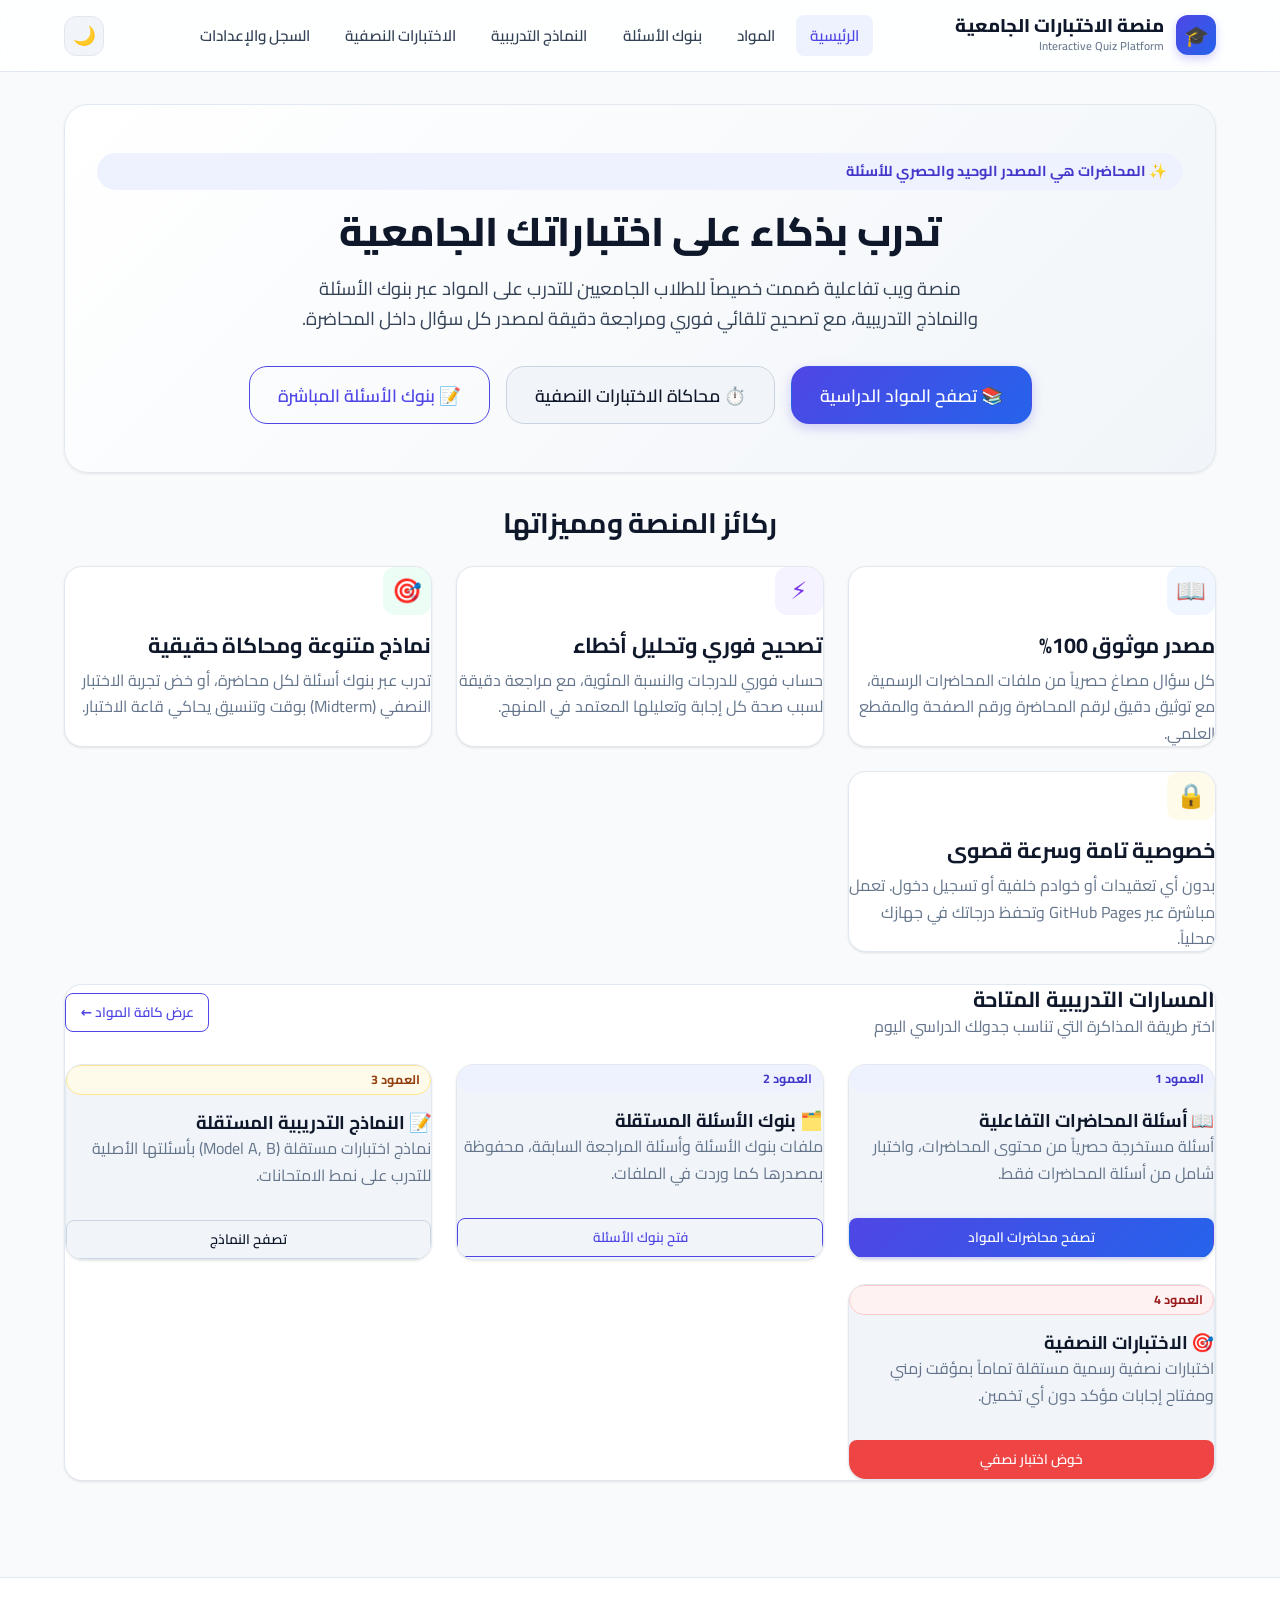
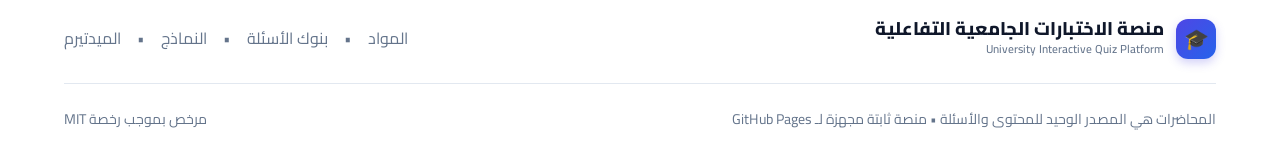
==== index.html @ 0c3cb4b7 "Initial release: Complete University Interactive Quiz Platform (2,381 questions, 7 courses)" ====
<!DOCTYPE html>
<html lang="ar" dir="rtl">
<head>
  <meta charset="UTF-8">
  <meta name="viewport" content="width=device-width, initial-scale=1.0">
  <meta name="description" content="منصة الاختبارات الجامعية التفاعلية - منصة تدريبية ومذاكرة ذكية لطلاب الجامعة تعتمد 100% على ملفات المحاضرات الرسمية مع تصحيح فوري ومراجعة للأخطاء.">
  <title>منصة الاختبارات الجامعية التفاعلية | الصفحة الرئيسية</title>
  
  <!-- CSS Stylesheets (Relative Paths) -->
  <link rel="stylesheet" href="./css/main.css">
  <link rel="stylesheet" href="./css/components.css">
  <link rel="stylesheet" href="./css/responsive.css">
</head>
<body>

  <!-- Navigation Bar -->
  <header class="site-header">
    <div class="container navbar">
      <a href="./index.html" class="brand-logo" id="mainBrandLogo">
        <div class="brand-icon">🎓</div>
        <div class="brand-text">
          <span class="brand-title">منصة الاختبارات الجامعية</span>
          <span class="brand-subtitle">Interactive Quiz Platform</span>
        </div>
      </a>

      <!-- Desktop & Mobile Navigation Links -->
      <ul class="nav-links" id="navLinks">
        <li><a href="./index.html" class="nav-link active" id="navHome">الرئيسية</a></li>
        <li><a href="./pages/courses.html" class="nav-link" id="navCourses">المواد</a></li>
        <li><a href="./pages/question-banks.html" class="nav-link" id="navBanks">بنوك الأسئلة</a></li>
        <li><a href="./pages/models.html" class="nav-link" id="navModels">النماذج التدريبية</a></li>
        <li><a href="./pages/midterms.html" class="nav-link" id="navMidterms">الاختبارات النصفية</a></li>
        <li><a href="./pages/account.html" class="nav-link" id="navAccount">السجل والإعدادات</a></li>
      </ul>

      <!-- Action Buttons: Theme Toggle & Mobile Menu -->
      <div class="nav-actions">
        <button type="button" class="theme-toggle-btn" id="themeToggleBtn" aria-label="تبديل الثيم">
          <span id="themeIcon">🌙</span>
        </button>
        <button type="button" class="mobile-menu-btn" id="mobileMenuBtn" aria-label="فتح القائمة">
          ☰
        </button>
      </div>
    </div>
  </header>

  <!-- Main Content -->
  <main class="main-content">
    <div class="container">

      <!-- Hero Section -->
      <section class="card mb-4 animate-fade-in" style="background: linear-gradient(135deg, var(--bg-surface) 0%, var(--bg-surface-subtle) 100%); padding: 3rem 2rem; border: 1px solid var(--border-subtle); border-radius: var(--radius-xl); text-align: center;">
        <span class="badge badge-primary mb-2" style="font-size: 0.9rem; padding: 0.4rem 1rem;">✨ المحاضرات هي المصدر الوحيد والحصري للأسئلة</span>
        <h1 style="font-size: 2.5rem; margin-bottom: 1rem; color: var(--text-primary);">
          تدرب بذكاء على اختباراتك الجامعية
        </h1>
        <p style="font-size: 1.15rem; max-width: 680px; margin: 0 auto 2rem auto; color: var(--text-secondary);">
          منصة ويب تفاعلية صُممت خصيصاً للطلاب الجامعيين للتدرب على المواد عبر بنوك الأسئلة والنماذج التدريبية، مع تصحيح تلقائي فوري ومراجعة دقيقة لمصدر كل سؤال داخل المحاضرة.
        </p>

        <!-- Quick CTA Buttons -->
        <div class="d-flex justify-center flex-wrap gap-2">
          <a href="./pages/courses.html" class="btn btn-primary btn-lg" id="btnHeroCourses">
            📚 تصفح المواد الدراسية
          </a>
          <a href="./pages/midterms.html" class="btn btn-secondary btn-lg" id="btnHeroMidterms">
            ⏱️ محاكاة الاختبارات النصفية
          </a>
          <a href="./pages/question-banks.html" class="btn btn-outline btn-lg" id="btnHeroBanks">
            📝 بنوك الأسئلة المباشرة
          </a>
        </div>
      </section>

      <!-- Key Pillars / Features Section -->
      <section class="mb-4">
        <h2 class="text-center mb-3">ركائز المنصة ومميزاتها</h2>
        <div class="grid-cards">
          
          <!-- Feature 1 -->
          <div class="card p-3">
            <div class="card-icon-wrapper icon-blue">📖</div>
            <h3 class="mb-1">مصدر موثوق 100%</h3>
            <p class="text-muted">
              كل سؤال مصاغ حصرياً من ملفات المحاضرات الرسمية، مع توثيق دقيق لرقم المحاضرة ورقم الصفحة والمقطع العلمي.
            </p>
          </div>

          <!-- Feature 2 -->
          <div class="card p-3">
            <div class="card-icon-wrapper icon-purple">⚡</div>
            <h3 class="mb-1">تصحيح فوري وتحليل أخطاء</h3>
            <p class="text-muted">
              حساب فوري للدرجات والنسبة المئوية، مع مراجعة دقيقة لسبب صحة كل إجابة وتعليلها المعتمد في المنهج.
            </p>
          </div>

          <!-- Feature 3 -->
          <div class="card p-3">
            <div class="card-icon-wrapper icon-emerald">🎯</div>
            <h3 class="mb-1">نماذج متنوعة ومحاكاة حقيقية</h3>
            <p class="text-muted">
              تدرب عبر بنوك أسئلة لكل محاضرة، أو خض تجربة الاختبار النصفي (Midterm) بوقت وتنسيق يحاكي قاعة الاختبار.
            </p>
          </div>

          <!-- Feature 4 -->
          <div class="card p-3">
            <div class="card-icon-wrapper icon-amber">🔒</div>
            <h3 class="mb-1">خصوصية تامة وسرعة قصوى</h3>
            <p class="text-muted">
              بدون أي تعقيدات أو خوادم خلفية أو تسجيل دخول. تعمل مباشرة عبر GitHub Pages وتحفظ درجاتك في جهازك محلياً.
            </p>
          </div>

        </div>
      </section>

      <!-- Quick Exploration Section -->
      <section class="mb-4">
        <div class="card p-4" style="background: var(--bg-surface); border: 1px solid var(--border-subtle);">
          <div class="d-flex align-center justify-between flex-wrap gap-2 mb-3">
            <div>
              <h3>المسارات التدريبية المتاحة</h3>
              <p class="text-muted mb-0">اختر طريقة المذاكرة التي تناسب جدولك الدراسي اليوم</p>
            </div>
            <a href="./pages/courses.html" class="btn btn-outline btn-sm">عرض كافة المواد ←</a>
          </div>

          <div class="grid-cards">
            
            <div class="card p-3" style="background-color: var(--bg-surface-subtle);">
              <span class="badge badge-primary mb-2">العمود 1</span>
              <h4>📖 أسئلة المحاضرات التفاعلية</h4>
              <p class="text-muted">أسئلة مستخرجة حصرياً من محتوى المحاضرات، واختبار شامل من أسئلة المحاضرات فقط.</p>
              <a href="./pages/courses.html" class="btn btn-primary btn-sm mt-2">تصفح محاضرات المواد</a>
            </div>

            <div class="card p-3" style="background-color: var(--bg-surface-subtle);">
              <span class="badge badge-primary mb-2">العمود 2</span>
              <h4>🗂️ بنوك الأسئلة المستقلة</h4>
              <p class="text-muted">ملفات بنوك الأسئلة وأسئلة المراجعة السابقة، محفوظة بمصدرها كما وردت في الملفات.</p>
              <a href="./pages/question-banks.html" class="btn btn-outline btn-sm mt-2">فتح بنوك الأسئلة</a>
            </div>

            <div class="card p-3" style="background-color: var(--bg-surface-subtle);">
              <span class="badge badge-warning mb-2">العمود 3</span>
              <h4>📝 النماذج التدريبية المستقلة</h4>
              <p class="text-muted">نماذج اختبارات مستقلة (Model A, B) بأسئلتها الأصلية للتدرب على نمط الامتحانات.</p>
              <a href="./pages/models.html" class="btn btn-secondary btn-sm mt-2">تصفح النماذج</a>
            </div>

            <div class="card p-3" style="background-color: var(--bg-surface-subtle);">
              <span class="badge badge-danger mb-2">العمود 4</span>
              <h4>🎯 الاختبارات النصفية</h4>
              <p class="text-muted">اختبارات نصفية رسمية مستقلة تماماً بمؤقت زمني ومفتاح إجابات مؤكد دون أي تخمين.</p>
              <a href="./pages/midterms.html" class="btn btn-danger btn-sm mt-2">خوض اختبار نصفي</a>
            </div>

          </div>
        </div>
      </section>

    </div>
  </main>

  <!-- Site Footer -->
  <footer class="site-footer">
    <div class="container">
      <div class="d-flex align-center justify-between flex-wrap gap-2 mb-3">
        <div class="brand-logo">
          <div class="brand-icon">🎓</div>
          <div>
            <div class="brand-title">منصة الاختبارات الجامعية التفاعلية</div>
            <div class="brand-subtitle">University Interactive Quiz Platform</div>
          </div>
        </div>
        <div class="d-flex gap-2">
          <a href="./pages/courses.html" class="text-muted">المواد</a>
          <span class="text-muted">•</span>
          <a href="./pages/question-banks.html" class="text-muted">بنوك الأسئلة</a>
          <span class="text-muted">•</span>
          <a href="./pages/models.html" class="text-muted">النماذج</a>
          <span class="text-muted">•</span>
          <a href="./pages/midterms.html" class="text-muted">الميدتيرم</a>
        </div>
      </div>
      <div class="footer-bottom">
        <div>المحاضرات هي المصدر الوحيد للمحتوى والأسئلة • منصة ثابتة مجهزة لـ GitHub Pages</div>
        <div>مرخص بموجب رخصة MIT</div>
      </div>
    </div>
  </footer>

  <!-- Core Scripts -->
  <script src="./js/static-data.js"></script>
  <script src="./js/data.js"></script>
  <script src="./js/app.js"></script>
</body>
</html>
---- css/main.css ----
/* ==========================================================================
   University Interactive Quiz Platform - Main Stylesheet (Vanilla CSS)
   Language & Direction: Arabic RTL with English LTR fallbacks
   ========================================================================== */

@import url('https://fonts.googleapis.com/css2?family=Cairo:wght@400;500;600;700;800;900&family=Outfit:wght@400;500;600;700&display=swap');

/* --- Design Tokens & CSS Variables --- */
:root {
  /* Color Palette - Light Mode (Clean, Modern, Academic) */
  --bg-body: #f8fafc;
  --bg-surface: #ffffff;
  --bg-surface-elevated: #ffffff;
  --bg-surface-subtle: #f1f5f9;
  --bg-glass: rgba(255, 255, 255, 0.85);

  --text-primary: #0f172a;
  --text-secondary: #334155;
  --text-muted: #64748b;
  --text-inverse: #ffffff;

  /* Primary Brand (Academic Indigo & Royal Blue) */
  --primary-50: #eef2ff;
  --primary-100: #e0e7ff;
  --primary-200: #c7d2fe;
  --primary-300: #a5b4fc;
  --primary-400: #818cf8;
  --primary-500: #4f46e5;
  --primary-600: #4338ca;
  --primary-700: #3730a3;
  --primary-gradient: linear-gradient(135deg, #4f46e5 0%, #2563eb 100%);
  --primary-glow: rgba(79, 70, 229, 0.25);

  /* Accent Brand (Cyan & Violet highlights) */
  --accent-cyan: #06b6d4;
  --accent-purple: #8b5cf6;
  --accent-gradient: linear-gradient(135deg, #06b6d4 0%, #3b82f6 50%, #8b5cf6 100%);

  /* Status Colors */
  --success: #10b981;
  --success-bg: #ecfdf5;
  --success-border: #a7f3d0;
  --success-text: #065f46;

  --warning: #f59e0b;
  --warning-bg: #fffbeb;
  --warning-border: #fde68a;
  --warning-text: #92400e;

  --danger: #ef4444;
  --danger-bg: #fef2f2;
  --danger-border: #fecaca;
  --danger-text: #991b1b;

  --info: #0284c7;
  --info-bg: #f0f9ff;
  --info-border: #bae6fd;
  --info-text: #075985;

  /* Borders & Dividers */
  --border-subtle: #e2e8f0;
  --border-medium: #cbd5e1;
  --border-strong: #94a3b8;

  /* Shadows */
  --shadow-xs: 0 1px 2px 0 rgba(0, 0, 0, 0.05);
  --shadow-sm: 0 1px 3px 0 rgba(0, 0, 0, 0.08), 0 1px 2px -1px rgba(0, 0, 0, 0.08);
  --shadow-md: 0 4px 6px -1px rgba(0, 0, 0, 0.07), 0 2px 4px -2px rgba(0, 0, 0, 0.07);
  --shadow-lg: 0 10px 15px -3px rgba(0, 0, 0, 0.08), 0 4px 6px -4px rgba(0, 0, 0, 0.08);
  --shadow-xl: 0 20px 25px -5px rgba(0, 0, 0, 0.1), 0 8px 10px -6px rgba(0, 0, 0, 0.1);
  --shadow-glow: 0 0 20px var(--primary-glow);

  /* Border Radii */
  --radius-xs: 4px;
  --radius-sm: 8px;
  --radius-md: 12px;
  --radius-lg: 18px;
  --radius-xl: 24px;
  --radius-full: 9999px;

  /* Typography */
  --font-family-ar: 'Cairo', system-ui, -apple-system, BlinkMacSystemFont, 'Segoe UI', Roboto, sans-serif;
  --font-family-en: 'Outfit', system-ui, -apple-system, sans-serif;

  /* Transitions */
  --transition-fast: 150ms cubic-bezier(0.4, 0, 0.2, 1);
  --transition-normal: 250ms cubic-bezier(0.4, 0, 0.2, 1);
  --transition-slow: 350ms cubic-bezier(0.4, 0, 0.2, 1);

  /* Layout dimensions */
  --navbar-height: 72px;
  --container-max-width: 1200px;
}

/* --- Dark Theme Overrides --- */
[data-theme="dark"] {
  --bg-body: #0b0f19;
  --bg-surface: #111827;
  --bg-surface-elevated: #1e293b;
  --bg-surface-subtle: #0f172a;
  --bg-glass: rgba(17, 24, 39, 0.88);

  --text-primary: #f8fafc;
  --text-secondary: #cbd5e1;
  --text-muted: #94a3b8;
  --text-inverse: #0f172a;

  --primary-50: #1e1b4b;
  --primary-100: #312e81;
  --primary-200: #3730a3;
  --primary-300: #4338ca;
  --primary-400: #6366f1;
  --primary-500: #818cf8;
  --primary-600: #a5b4fc;
  --primary-700: #c7d2fe;
  --primary-gradient: linear-gradient(135deg, #6366f1 0%, #3b82f6 100%);
  --primary-glow: rgba(99, 102, 241, 0.35);

  --border-subtle: #1e293b;
  --border-medium: #334155;
  --border-strong: #475569;

  --success-bg: rgba(16, 185, 129, 0.15);
  --success-border: rgba(16, 185, 129, 0.3);
  --success-text: #34d399;

  --warning-bg: rgba(245, 158, 11, 0.15);
  --warning-border: rgba(245, 158, 11, 0.3);
  --warning-text: #fbbf24;

  --danger-bg: rgba(239, 68, 68, 0.15);
  --danger-border: rgba(239, 68, 68, 0.3);
  --danger-text: #f87171;

  --info-bg: rgba(2, 132, 199, 0.15);
  --info-border: rgba(2, 132, 199, 0.3);
  --info-text: #38bdf8;

  --shadow-xs: 0 1px 2px 0 rgba(0, 0, 0, 0.4);
  --shadow-sm: 0 1px 3px 0 rgba(0, 0, 0, 0.45);
  --shadow-md: 0 4px 6px -1px rgba(0, 0, 0, 0.5);
  --shadow-lg: 0 10px 15px -3px rgba(0, 0, 0, 0.6);
  --shadow-xl: 0 20px 25px -5px rgba(0, 0, 0, 0.7);
}

/* --- Base Reset & Box Sizing --- */
*, *::before, *::after {
  box-sizing: border-box;
  margin: 0;
  padding: 0;
}

html {
  font-size: 16px;
  scroll-behavior: smooth;
  -webkit-text-size-adjust: 100%;
}

body {
  font-family: var(--font-family-ar);
  background-color: var(--bg-body);
  color: var(--text-primary);
  line-height: 1.65;
  direction: rtl;
  text-align: right;
  min-height: 100vh;
  display: flex;
  flex-direction: column;
  transition: background-color var(--transition-normal), color var(--transition-normal);
  overflow-x: hidden;
}

/* --- Typography Helpers --- */
h1, h2, h3, h4, h5, h6 {
  color: var(--text-primary);
  font-weight: 700;
  line-height: 1.3;
  letter-spacing: -0.01em;
}

h1 { font-size: 2.25rem; font-weight: 800; }
h2 { font-size: 1.75rem; }
h3 { font-size: 1.35rem; }
h4 { font-size: 1.15rem; }
h5 { font-size: 1rem; }
h6 { font-size: 0.875rem; }

p {
  color: var(--text-secondary);
  margin-bottom: 1rem;
}

p:last-child {
  margin-bottom: 0;
}

a {
  color: var(--primary-500);
  text-decoration: none;
  transition: color var(--transition-fast);
}

a:hover {
  color: var(--primary-600);
}

img, svg {
  display: block;
  max-width: 100%;
  height: auto;
}

/* --- Layout Container --- */
.container {
  width: 100%;
  max-width: var(--container-max-width);
  margin-left: auto;
  margin-right: auto;
  padding-left: 1.5rem;
  padding-right: 1.5rem;
}

.main-content {
  flex: 1;
  padding-top: 2rem;
  padding-bottom: 4rem;
}

/* --- Utility Classes --- */
.text-center { text-align: center; }
.text-start { text-align: start; }
.text-end { text-align: end; }
.text-muted { color: var(--text-muted); }
.text-primary { color: var(--primary-500); }
.text-success { color: var(--success); }
.text-danger { color: var(--danger); }
.text-warning { color: var(--warning); }

.font-bold { font-weight: 700; }
.font-semibold { font-weight: 600; }
.font-medium { font-weight: 500; }

.d-flex { display: flex; }
.d-grid { display: grid; }
.align-center { align-items: center; }
.justify-center { justify-content: center; }
.justify-between { justify-content: space-between; }
.flex-column { flex-direction: column; }
.flex-wrap { flex-wrap: wrap; }
.gap-1 { gap: 0.5rem; }
.gap-2 { gap: 1rem; }
.gap-3 { gap: 1.5rem; }
.gap-4 { gap: 2rem; }

.w-100 { width: 100%; }

.mt-1 { margin-top: 0.5rem; }
.mt-2 { margin-top: 1rem; }
.mt-3 { margin-top: 1.5rem; }
.mt-4 { margin-top: 2rem; }
.mt-5 { margin-top: 3rem; }

.mb-1 { margin-bottom: 0.5rem; }
.mb-2 { margin-bottom: 1rem; }
.mb-3 { margin-bottom: 1.5rem; }
.mb-4 { margin-bottom: 2rem; }

/* --- Micro-animations --- */
@keyframes fadeIn {
  from { opacity: 0; transform: translateY(8px); }
  to { opacity: 1; transform: translateY(0); }
}

@keyframes pulseGlow {
  0%, 100% { box-shadow: 0 0 15px var(--primary-glow); }
  50% { box-shadow: 0 0 25px rgba(79, 70, 229, 0.45); }
}

@keyframes shimmer {
  0% { background-position: -200% 0; }
  100% { background-position: 200% 0; }
}

.animate-fade-in {
  animation: fadeIn 0.4s cubic-bezier(0.16, 1, 0.3, 1) forwards;
}
---- css/components.css ----
/* ==========================================================================
   University Interactive Quiz Platform - Components Stylesheet
   Cards, Navigation, Buttons, Quiz Engine Elements, Modals, Results
   ========================================================================== */

/* --- 1. Header & Navigation (Navbar) --- */
.site-header {
  position: sticky;
  top: 0;
  z-index: 1000;
  background-color: var(--bg-glass);
  backdrop-filter: blur(16px);
  -webkit-backdrop-filter: blur(16px);
  border-bottom: 1px solid var(--border-subtle);
  height: var(--navbar-height);
  transition: all var(--transition-normal);
}

.navbar {
  display: flex;
  align-items: center;
  justify-content: space-between;
  height: 100%;
}

.brand-logo {
  display: flex;
  align-items: center;
  gap: 0.75rem;
  font-size: 1.25rem;
  font-weight: 800;
  color: var(--text-primary);
  text-decoration: none;
}

.brand-icon {
  width: 40px;
  height: 40px;
  border-radius: var(--radius-md);
  background: var(--primary-gradient);
  display: flex;
  align-items: center;
  justify-content: center;
  color: #ffffff;
  font-size: 1.25rem;
  box-shadow: 0 4px 10px var(--primary-glow);
}

.brand-text {
  display: flex;
  flex-direction: column;
}

.brand-title {
  font-size: 1.15rem;
  line-height: 1.2;
  font-weight: 800;
}

.brand-subtitle {
  font-size: 0.72rem;
  color: var(--text-muted);
  font-weight: 500;
}

.nav-links {
  display: flex;
  align-items: center;
  gap: 0.5rem;
  list-style: none;
}

.nav-link {
  display: inline-flex;
  align-items: center;
  gap: 0.5rem;
  padding: 0.5rem 0.85rem;
  font-size: 0.95rem;
  font-weight: 600;
  color: var(--text-secondary);
  border-radius: var(--radius-sm);
  transition: all var(--transition-fast);
  text-decoration: none;
}

.nav-link:hover {
  color: var(--primary-500);
  background-color: var(--bg-surface-subtle);
}

.nav-link.active {
  color: var(--primary-500);
  background-color: var(--primary-50);
}

[data-theme="dark"] .nav-link.active {
  background-color: rgba(99, 102, 241, 0.15);
}

.nav-actions {
  display: flex;
  align-items: center;
  gap: 0.75rem;
}

/* Theme Toggle Button */
.theme-toggle-btn {
  background: var(--bg-surface-subtle);
  border: 1px solid var(--border-subtle);
  color: var(--text-primary);
  width: 40px;
  height: 40px;
  border-radius: var(--radius-md);
  display: flex;
  align-items: center;
  justify-content: center;
  cursor: pointer;
  font-size: 1.15rem;
  transition: all var(--transition-fast);
}

.theme-toggle-btn:hover {
  border-color: var(--primary-300);
  background-color: var(--primary-50);
  transform: rotate(15deg);
}

[data-theme="dark"] .theme-toggle-btn:hover {
  background-color: rgba(99, 102, 241, 0.2);
}

/* Mobile Nav Toggle */
.mobile-menu-btn {
  display: none;
  background: var(--bg-surface-subtle);
  border: 1px solid var(--border-subtle);
  color: var(--text-primary);
  width: 40px;
  height: 40px;
  border-radius: var(--radius-md);
  align-items: center;
  justify-content: center;
  cursor: pointer;
  font-size: 1.25rem;
}

/* --- 2. Buttons System --- */
.btn {
  display: inline-flex;
  align-items: center;
  justify-content: center;
  gap: 0.5rem;
  font-family: inherit;
  font-size: 0.95rem;
  font-weight: 600;
  padding: 0.65rem 1.35rem;
  border-radius: var(--radius-md);
  border: 1px solid transparent;
  cursor: pointer;
  text-decoration: none;
  transition: all var(--transition-fast);
  white-space: nowrap;
}

.btn:disabled {
  opacity: 0.6;
  cursor: not-allowed;
  pointer-events: none;
}

.btn-primary {
  background: var(--primary-gradient);
  color: #ffffff;
  box-shadow: 0 4px 12px var(--primary-glow);
}

.btn-primary:hover {
  transform: translateY(-2px);
  box-shadow: 0 6px 16px rgba(79, 70, 229, 0.4);
  color: #ffffff;
}

.btn-secondary {
  background-color: var(--bg-surface-subtle);
  color: var(--text-primary);
  border-color: var(--border-medium);
}

.btn-secondary:hover {
  background-color: var(--border-subtle);
  color: var(--text-primary);
}

.btn-outline {
  background-color: transparent;
  border-color: var(--primary-500);
  color: var(--primary-500);
}

.btn-outline:hover {
  background-color: var(--primary-500);
  color: #ffffff;
}

.btn-success {
  background-color: var(--success);
  color: #ffffff;
}

.btn-success:hover {
  background-color: #059669;
  color: #ffffff;
}

.btn-danger {
  background-color: var(--danger);
  color: #ffffff;
}

.btn-danger:hover {
  background-color: #dc2626;
  color: #ffffff;
}

.btn-ghost {
  background-color: transparent;
  color: var(--text-secondary);
}

.btn-ghost:hover {
  background-color: var(--bg-surface-subtle);
  color: var(--text-primary);
}

.btn-sm {
  padding: 0.45rem 0.9rem;
  font-size: 0.85rem;
  border-radius: var(--radius-sm);
}

.btn-lg {
  padding: 0.85rem 1.75rem;
  font-size: 1.1rem;
  border-radius: var(--radius-lg);
}

/* --- 3. Cards System --- */
.card {
  background-color: var(--bg-surface);
  border: 1px solid var(--border-subtle);
  border-radius: var(--radius-lg);
  box-shadow: var(--shadow-sm);
  transition: all var(--transition-normal);
  overflow: hidden;
  display: flex;
  flex-direction: column;
}

.card:hover {
  border-color: var(--border-medium);
  box-shadow: var(--shadow-md);
  transform: translateY(-3px);
}

.card-header {
  padding: 1.25rem 1.5rem;
  border-bottom: 1px solid var(--border-subtle);
  display: flex;
  align-items: center;
  justify-content: space-between;
}

.card-body {
  padding: 1.5rem;
  flex: 1;
}

.card-footer {
  padding: 1rem 1.5rem;
  background-color: var(--bg-surface-subtle);
  border-top: 1px solid var(--border-subtle);
  display: flex;
  align-items: center;
  justify-content: space-between;
}

/* Specific Card Layouts */
.course-card, .bank-card, .model-card, .midterm-card {
  position: relative;
}

.card-icon-wrapper {
  width: 48px;
  height: 48px;
  border-radius: var(--radius-md);
  display: flex;
  align-items: center;
  justify-content: center;
  font-size: 1.5rem;
  margin-bottom: 1rem;
}

.icon-blue { background: #eff6ff; color: #2563eb; }
.icon-purple { background: #f5f3ff; color: #7c3aed; }
.icon-emerald { background: #ecfdf5; color: #059669; }
.icon-amber { background: #fffbeb; color: #d97706; }

[data-theme="dark"] .icon-blue { background: rgba(37, 99, 235, 0.2); color: #60a5fa; }
[data-theme="dark"] .icon-purple { background: rgba(124, 58, 237, 0.2); color: #a78bfa; }
[data-theme="dark"] .icon-emerald { background: rgba(5, 150, 105, 0.2); color: #34d399; }
[data-theme="dark"] .icon-amber { background: rgba(217, 119, 6, 0.2); color: #fbbf24; }

/* Badges / Tags */
.badge {
  display: inline-flex;
  align-items: center;
  gap: 0.35rem;
  padding: 0.25rem 0.65rem;
  font-size: 0.78rem;
  font-weight: 700;
  border-radius: var(--radius-full);
}

.badge-primary { background-color: var(--primary-50); color: var(--primary-600); }
.badge-success { background-color: var(--success-bg); color: var(--success-text); border: 1px solid var(--success-border); }
.badge-warning { background-color: var(--warning-bg); color: var(--warning-text); border: 1px solid var(--warning-border); }
.badge-danger { background-color: var(--danger-bg); color: var(--danger-text); border: 1px solid var(--danger-border); }
.badge-neutral { background-color: var(--bg-surface-subtle); color: var(--text-secondary); border: 1px solid var(--border-subtle); }

.badge-easy { background-color: #ecfdf5; color: #047857; }
.badge-medium { background-color: #fffbeb; color: #b45309; }
.badge-hard { background-color: #fef2f2; color: #b91c1c; }

[data-theme="dark"] .badge-easy { background-color: rgba(16, 185, 129, 0.2); color: #34d399; }
[data-theme="dark"] .badge-medium { background-color: rgba(245, 158, 11, 0.2); color: #fbbf24; }
[data-theme="dark"] .badge-hard { background-color: rgba(239, 68, 68, 0.2); color: #f87171; }

/* --- Stage Tabs (Academic Levels) --- */
.stage-tabs {
  display: flex;
  gap: 0.5rem;
  overflow-x: auto;
  padding-bottom: 0.75rem;
  margin-bottom: 1.25rem;
  scrollbar-width: thin;
}

.stage-tab {
  padding: 0.55rem 1.2rem;
  border-radius: 9999px;
  background-color: var(--bg-surface);
  border: 1px solid var(--border-subtle);
  color: var(--text-secondary);
  font-family: inherit;
  font-size: 0.92rem;
  font-weight: 600;
  cursor: pointer;
  white-space: nowrap;
  transition: all var(--transition-fast);
  display: inline-flex;
  align-items: center;
  gap: 0.4rem;
}

.stage-tab:hover {
  background-color: var(--bg-surface-subtle);
  color: var(--text-primary);
  border-color: var(--border-color);
  transform: translateY(-1px);
}

.stage-tab.active {
  background: var(--primary-gradient);
  color: #ffffff;
  border-color: transparent;
  box-shadow: 0 4px 12px var(--primary-glow);
}

/* --- 4. Search and Filter Bar --- */
.filter-bar {
  background-color: var(--bg-surface);
  border: 1px solid var(--border-subtle);
  border-radius: var(--radius-lg);
  padding: 1rem 1.25rem;
  display: flex;
  align-items: center;
  gap: 1rem;
  box-shadow: var(--shadow-xs);
  margin-bottom: 2rem;
  flex-wrap: wrap;
}

.search-box {
  flex: 1;
  min-width: 240px;
  position: relative;
}

.search-input {
  width: 100%;
  padding: 0.65rem 1rem 0.65rem 2.5rem;
  font-family: inherit;
  font-size: 0.95rem;
  background-color: var(--bg-surface-subtle);
  border: 1px solid var(--border-subtle);
  border-radius: var(--radius-md);
  color: var(--text-primary);
  outline: none;
  transition: all var(--transition-fast);
}

.search-input:focus {
  border-color: var(--primary-500);
  box-shadow: 0 0 0 3px var(--primary-glow);
  background-color: var(--bg-surface);
}

.search-icon {
  position: absolute;
  left: 0.85rem;
  top: 50%;
  transform: translateY(-50%);
  color: var(--text-muted);
  pointer-events: none;
}

.filter-select {
  padding: 0.65rem 1rem;
  font-family: inherit;
  font-size: 0.95rem;
  background-color: var(--bg-surface-subtle);
  border: 1px solid var(--border-subtle);
  border-radius: var(--radius-md);
  color: var(--text-primary);
  outline: none;
  cursor: pointer;
  min-width: 160px;
}

/* --- 5. Quiz Layout Components --- */
.quiz-header-bar {
  background-color: var(--bg-surface);
  border: 1px solid var(--border-subtle);
  border-radius: var(--radius-lg);
  padding: 1rem 1.5rem;
  display: flex;
  align-items: center;
  justify-content: space-between;
  margin-bottom: 1.5rem;
  box-shadow: var(--shadow-sm);
  flex-wrap: wrap;
  gap: 1rem;
}

.quiz-meta-info {
  display: flex;
  align-items: center;
  gap: 1rem;
}

.timer-badge {
  display: inline-flex;
  align-items: center;
  gap: 0.5rem;
  padding: 0.5rem 1rem;
  background-color: var(--primary-50);
  color: var(--primary-600);
  border: 1px solid var(--primary-200);
  border-radius: var(--radius-full);
  font-weight: 700;
  font-size: 1.1rem;
  font-family: var(--font-family-en), var(--font-family-ar);
}

.timer-badge.urgent {
  background-color: var(--danger-bg);
  color: var(--danger);
  border-color: var(--danger-border);
  animation: pulseGlow 1.5s infinite;
}

/* Quiz Progress Bar */
.quiz-progress-wrapper {
  margin-bottom: 1.5rem;
}

.progress-labels {
  display: flex;
  justify-content: space-between;
  font-size: 0.9rem;
  font-weight: 600;
  color: var(--text-secondary);
  margin-bottom: 0.5rem;
}

.quiz-progress-track {
  width: 100%;
  height: 8px;
  background-color: var(--bg-surface-subtle);
  border-radius: var(--radius-full);
  overflow: hidden;
  border: 1px solid var(--border-subtle);
}

.quiz-progress-fill {
  height: 100%;
  background: var(--primary-gradient);
  border-radius: var(--radius-full);
  transition: width var(--transition-normal);
}

/* Question Box */
.question-container {
  background-color: var(--bg-surface);
  border: 1px solid var(--border-subtle);
  border-radius: var(--radius-xl);
  padding: 2rem;
  box-shadow: var(--shadow-md);
  margin-bottom: 1.5rem;
}

.question-header {
  display: flex;
  align-items: center;
  justify-content: space-between;
  margin-bottom: 1.25rem;
  padding-bottom: 0.75rem;
  border-bottom: 1px solid var(--border-subtle);
}

.question-number {
  font-size: 0.95rem;
  font-weight: 700;
  color: var(--primary-500);
}

.question-text {
  font-size: 1.25rem;
  font-weight: 700;
  line-height: 1.6;
  color: var(--text-primary);
  margin-bottom: 1.75rem;
}

/* Options List */
.options-list {
  display: flex;
  flex-direction: column;
  gap: 0.85rem;
}

.quiz-option {
  display: flex;
  align-items: center;
  gap: 1rem;
  padding: 1rem 1.25rem;
  border: 2px solid var(--border-subtle);
  background-color: var(--bg-surface);
  border-radius: var(--radius-md);
  cursor: pointer;
  transition: all var(--transition-fast);
  user-select: none;
}

.quiz-option:hover {
  border-color: var(--primary-300);
  background-color: var(--bg-surface-subtle);
}

.quiz-option.selected {
  border-color: var(--primary-500);
  background-color: var(--primary-50);
}

[data-theme="dark"] .quiz-option.selected {
  background-color: rgba(99, 102, 241, 0.15);
}

.quiz-option-indicator {
  width: 24px;
  height: 24px;
  border-radius: 50%;
  border: 2px solid var(--border-strong);
  display: flex;
  align-items: center;
  justify-content: center;
  flex-shrink: 0;
  transition: all var(--transition-fast);
}

.quiz-option.selected .quiz-option-indicator {
  border-color: var(--primary-500);
  background-color: var(--primary-500);
  color: #ffffff;
}

.quiz-option-label {
  font-weight: 700;
  font-family: var(--font-family-en), var(--font-family-ar);
  color: var(--text-muted);
  width: 24px;
}

.quiz-option-text {
  flex: 1;
  font-size: 1.05rem;
  font-weight: 500;
  color: var(--text-primary);
}

/* --- Language Segmented Control --- */
.lang-segmented-control {
  display: inline-flex;
  align-items: center;
  background-color: var(--bg-surface-subtle);
  border: 1px solid var(--border-subtle);
  border-radius: var(--radius-md);
  padding: 3px;
  gap: 3px;
}

.lang-segment-btn {
  padding: 0.32rem 0.75rem;
  border: none;
  background: transparent;
  color: var(--text-secondary);
  font-family: inherit;
  font-size: 0.82rem;
  font-weight: 700;
  border-radius: calc(var(--radius-md) - 2px);
  cursor: pointer;
  transition: all var(--transition-fast);
  white-space: nowrap;
}

.lang-segment-btn:hover {
  color: var(--text-primary);
  background-color: var(--bg-surface);
}

.lang-segment-btn.active {
  background: var(--primary-gradient);
  color: #ffffff;
  box-shadow: 0 2px 6px var(--primary-glow);
}

/* Bilingual Question & Option Card Styles */
.question-text-bilingual {
  display: flex;
  flex-direction: column;
  gap: 0.75rem;
}

.question-text-ar {
  font-family: var(--font-family-ar);
  font-weight: 700;
  line-height: 1.6;
  font-size: 1.25rem;
  color: var(--text-primary);
}

.question-text-en {
  font-family: var(--font-family-en);
  font-weight: 500;
  line-height: 1.5;
  font-size: 1.05rem;
  color: var(--text-secondary);
  direction: ltr;
  text-align: left;
  border-top: 1px dashed var(--border-subtle);
  padding-top: 0.65rem;
}

.option-text-bilingual {
  display: flex;
  flex-direction: column;
  gap: 0.25rem;
  flex: 1;
}

.option-text-ar {
  font-family: var(--font-family-ar);
  font-weight: 600;
  color: var(--text-primary);
  line-height: 1.4;
}

.option-text-en {
  font-family: var(--font-family-en);
  font-size: 0.88rem;
  color: var(--text-muted);
  direction: ltr;
  text-align: left;
  line-height: 1.35;
}

/* Controls */
.quiz-controls {
  display: flex;
  align-items: center;
  justify-content: space-between;
  margin-top: 1.5rem;
  gap: 1rem;
}

/* Question Palette */
.palette-card {
  background-color: var(--bg-surface);
  border: 1px solid var(--border-subtle);
  border-radius: var(--radius-lg);
  padding: 1.25rem;
  box-shadow: var(--shadow-sm);
}

.palette-grid {
  display: grid;
  grid-template-columns: repeat(auto-fill, minmax(40px, 1fr));
  gap: 0.5rem;
  margin-top: 1rem;
}

.palette-btn {
  width: 40px;
  height: 40px;
  border-radius: var(--radius-sm);
  border: 1px solid var(--border-subtle);
  background-color: var(--bg-surface-subtle);
  color: var(--text-secondary);
  font-weight: 700;
  cursor: pointer;
  display: flex;
  align-items: center;
  justify-content: center;
  transition: all var(--transition-fast);
}

.palette-btn:hover {
  border-color: var(--primary-400);
  color: var(--primary-500);
}

.palette-btn.answered {
  background-color: var(--primary-500);
  color: #ffffff;
  border-color: var(--primary-500);
}

.palette-btn.current {
  border: 2px solid var(--warning);
  box-shadow: 0 0 0 2px var(--warning-bg);
}

/* --- 6. Results Screen Components --- */
.result-hero {
  background: var(--bg-surface);
  border: 1px solid var(--border-subtle);
  border-radius: var(--radius-xl);
  padding: 3rem 2rem;
  text-align: center;
  box-shadow: var(--shadow-lg);
  margin-bottom: 2rem;
  position: relative;
  overflow: hidden;
}

.result-hero::before {
  content: '';
  position: absolute;
  top: 0;
  left: 0;
  right: 0;
  height: 6px;
  background: var(--primary-gradient);
}

.score-circle {
  width: 140px;
  height: 140px;
  border-radius: 50%;
  margin: 0 auto 1.5rem auto;
  display: flex;
  flex-direction: column;
  align-items: center;
  justify-content: center;
  background: var(--primary-50);
  border: 4px solid var(--primary-500);
  box-shadow: 0 0 25px var(--primary-glow);
}

[data-theme="dark"] .score-circle {
  background: rgba(99, 102, 241, 0.15);
}

.score-number {
  font-size: 2.25rem;
  font-weight: 900;
  color: var(--primary-500);
  line-height: 1;
}

.score-total {
  font-size: 0.9rem;
  color: var(--text-muted);
  font-weight: 600;
}

.stats-grid {
  display: grid;
  grid-template-columns: repeat(auto-fit, minmax(200px, 1fr));
  gap: 1.25rem;
  margin-bottom: 2.5rem;
}

.stat-card {
  background-color: var(--bg-surface);
  border: 1px solid var(--border-subtle);
  border-radius: var(--radius-lg);
  padding: 1.25rem;
  display: flex;
  align-items: center;
  gap: 1rem;
  box-shadow: var(--shadow-xs);
}

.stat-icon {
  width: 44px;
  height: 44px;
  border-radius: var(--radius-md);
  display: flex;
  align-items: center;
  justify-content: center;
  font-size: 1.25rem;
}

.stat-value {
  font-size: 1.5rem;
  font-weight: 800;
  color: var(--text-primary);
  line-height: 1.1;
}

.stat-label {
  font-size: 0.85rem;
  color: var(--text-muted);
  font-weight: 600;
}

/* Review Item */
.review-item {
  background-color: var(--bg-surface);
  border: 1px solid var(--border-subtle);
  border-radius: var(--radius-lg);
  padding: 1.5rem;
  margin-bottom: 1.25rem;
  box-shadow: var(--shadow-xs);
}

.review-item.is-correct {
  border-right: 5px solid var(--success);
}

.review-item.is-wrong {
  border-right: 5px solid var(--danger);
}

.review-item.is-skipped {
  border-right: 5px solid var(--warning);
}

.source-pill {
  display: inline-flex;
  align-items: center;
  gap: 0.4rem;
  padding: 0.35rem 0.75rem;
  background-color: var(--bg-surface-subtle);
  border: 1px solid var(--border-subtle);
  border-radius: var(--radius-sm);
  font-size: 0.82rem;
  color: var(--text-secondary);
  font-weight: 600;
  margin-top: 0.75rem;
}

.source-pill strong {
  color: var(--primary-500);
}

/* --- 7. Empty State --- */
.empty-state {
  text-align: center;
  padding: 4rem 1.5rem;
  background-color: var(--bg-surface);
  border: 2px dashed var(--border-medium);
  border-radius: var(--radius-xl);
  margin: 2rem 0;
}

.empty-state-icon {
  font-size: 3.5rem;
  color: var(--text-muted);
  margin-bottom: 1rem;
}

.empty-state-title {
  font-size: 1.35rem;
  font-weight: 700;
  margin-bottom: 0.5rem;
}

.empty-state-desc {
  color: var(--text-muted);
  max-width: 480px;
  margin: 0 auto 1.5rem auto;
}

/* --- 8. Footer --- */
.site-footer {
  background-color: var(--bg-surface);
  border-top: 1px solid var(--border-subtle);
  padding: 2.5rem 0 1.5rem 0;
  margin-top: auto;
}

.footer-bottom {
  display: flex;
  align-items: center;
  justify-content: space-between;
  padding-top: 1.5rem;
  border-top: 1px solid var(--border-subtle);
  font-size: 0.88rem;
  color: var(--text-muted);
  flex-wrap: wrap;
  gap: 1rem;
}
---- css/responsive.css ----
/* ==========================================================================
   University Interactive Quiz Platform - Responsive Stylesheet
   Breakpoints: Mobile (< 640px), Tablet (641px - 1024px), Desktop (> 1025px)
   ========================================================================== */

/* --- Mobile Breakpoint (< 640px) --- */
@media (max-width: 640px) {
  :root {
    --navbar-height: 64px;
  }

  html {
    font-size: 15px;
  }

  h1 { font-size: 1.75rem; }
  h2 { font-size: 1.45rem; }
  h3 { font-size: 1.2rem; }

  .container {
    padding-left: 1rem;
    padding-right: 1rem;
  }

  .mobile-menu-btn {
    display: flex;
  }

  .nav-links {
    position: fixed;
    top: var(--navbar-height);
    left: 0;
    right: 0;
    background-color: var(--bg-surface);
    border-bottom: 1px solid var(--border-subtle);
    box-shadow: var(--shadow-lg);
    flex-direction: column;
    align-items: stretch;
    padding: 1.25rem;
    gap: 0.5rem;
    display: none;
    z-index: 999;
  }

  .nav-links.show {
    display: flex;
    animation: fadeIn 0.25s ease-out;
  }

  .nav-link {
    padding: 0.75rem 1rem;
    font-size: 1rem;
    border-radius: var(--radius-md);
  }

  .filter-bar {
    flex-direction: column;
    align-items: stretch;
  }

  .search-box {
    width: 100%;
    min-width: 0;
  }

  .filter-select {
    width: 100%;
  }

  .quiz-header-bar {
    flex-direction: column;
    align-items: flex-start;
  }

  .timer-badge {
    width: 100%;
    justify-content: center;
  }

  .question-container {
    padding: 1.25rem;
  }

  .question-text {
    font-size: 1.1rem;
  }

  .quiz-controls {
    flex-direction: column-reverse;
  }

  .quiz-controls .btn {
    width: 100%;
  }

  .stats-grid {
    grid-template-columns: 1fr 1fr;
  }

  .score-circle {
    width: 110px;
    height: 110px;
  }

  .score-number {
    font-size: 1.75rem;
  }

  .footer-bottom {
    flex-direction: column;
    text-align: center;
    gap: 0.75rem;
  }
}

/* --- Tablet Breakpoint (641px - 1024px) --- */
@media (min-width: 641px) and (max-width: 1024px) {
  .nav-link {
    padding: 0.5rem 0.65rem;
    font-size: 0.9rem;
  }

  .brand-title {
    font-size: 1.05rem;
  }

  .stats-grid {
    grid-template-columns: repeat(2, 1fr);
  }
}

/* --- Desktop Layout Grid Utilities --- */
.grid-cards {
  display: grid;
  grid-template-columns: repeat(auto-fill, minmax(320px, 1fr));
  gap: 1.5rem;
}

@media (max-width: 640px) {
  .grid-cards {
    grid-template-columns: 1fr;
    gap: 1rem;
  }
}

/* --- Print Styles --- */
@media print {
  .site-header,
  .site-footer,
  .quiz-controls,
  .btn,
  .theme-toggle-btn {
    display: none !important;
  }

  body {
    background: #ffffff !important;
    color: #000000 !important;
  }

  .question-container, .card, .review-item {
    box-shadow: none !important;
    border: 1px solid #cccccc !important;
    break-inside: avoid;
  }
}
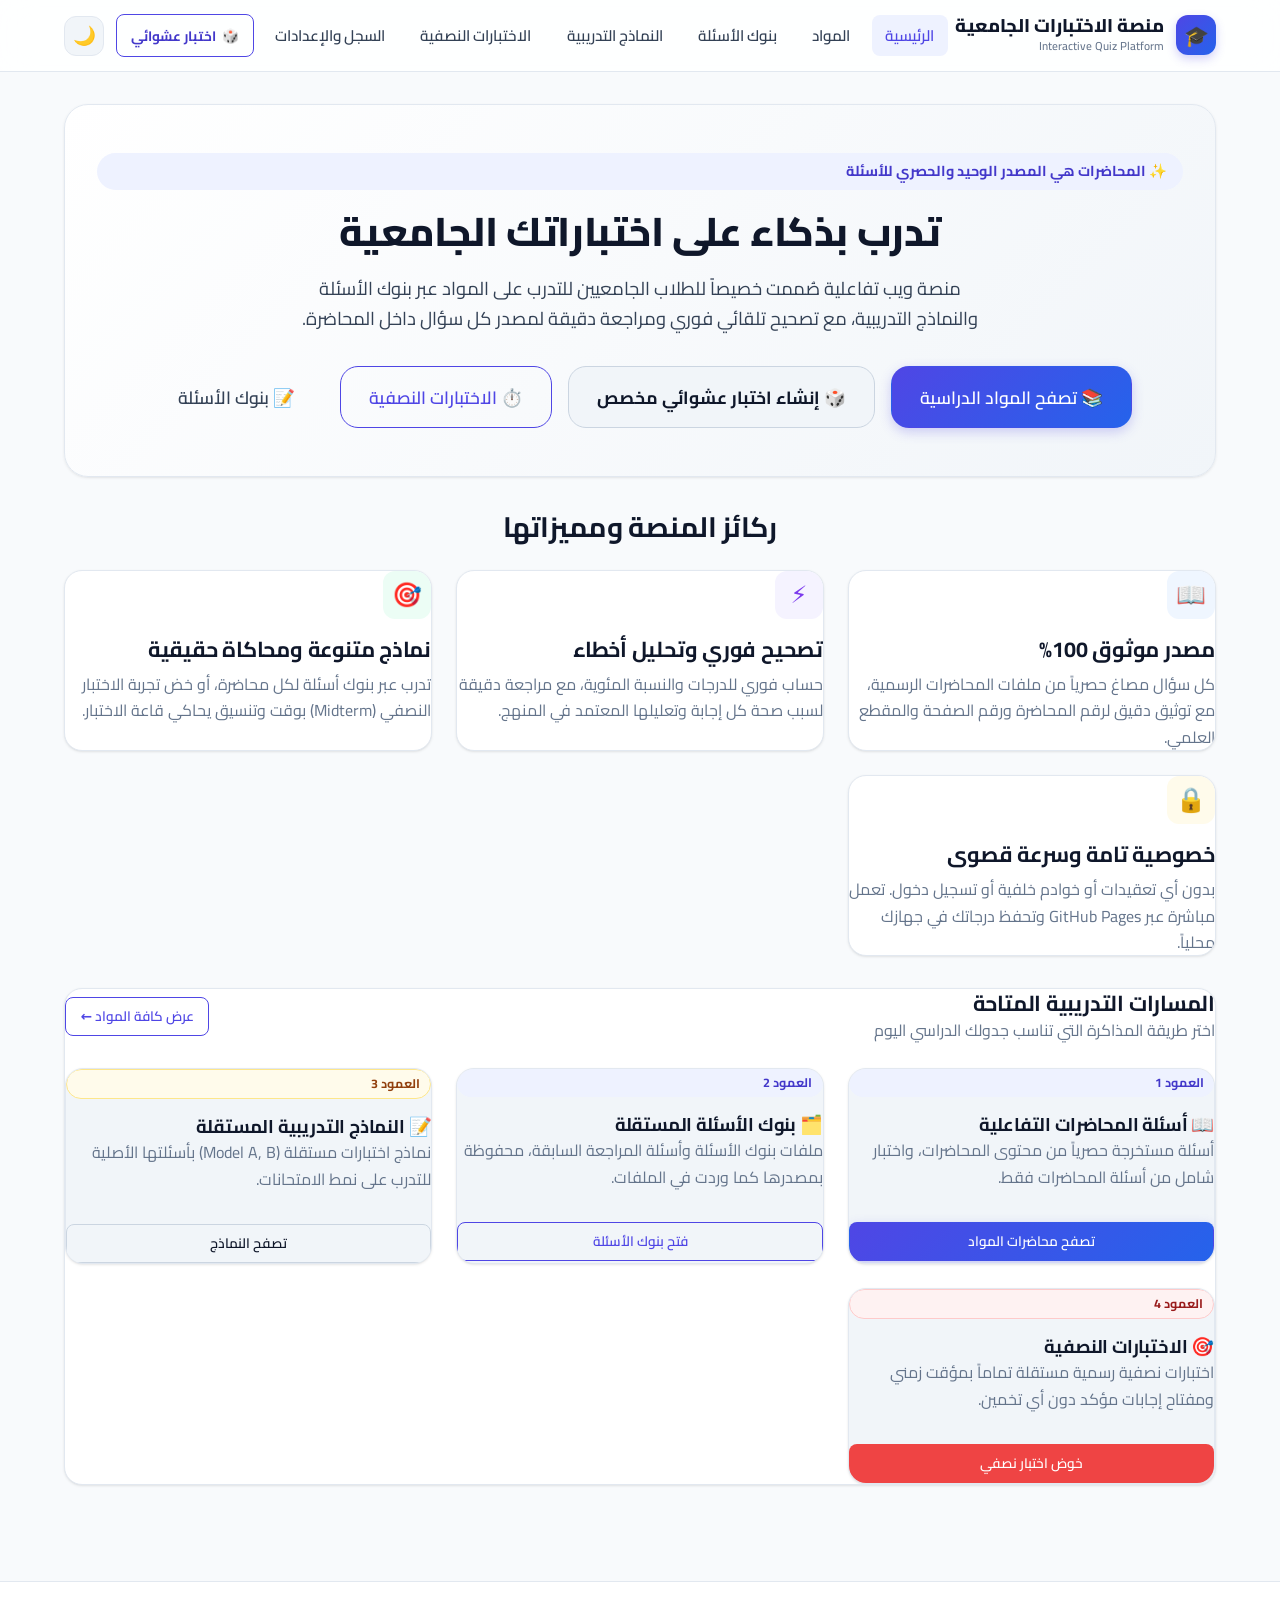
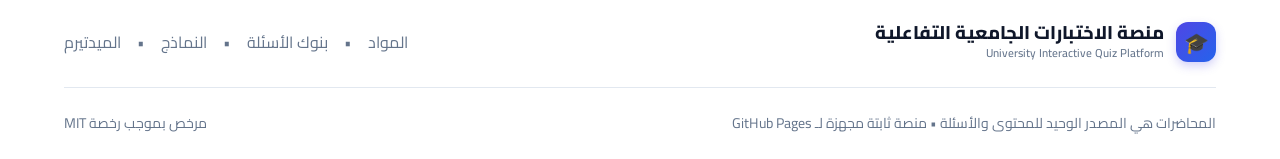
==== commit 87b79c2e: "Merge testess enhancements: Custom Random Quiz Generator Modal, UI updates, and full database integr" ====
--- a/index.html
+++ b/index.html
@@ -34,8 +34,12 @@
         <li><a href="./pages/account.html" class="nav-link" id="navAccount">السجل والإعدادات</a></li>
       </ul>
 
-      <!-- Action Buttons: Theme Toggle & Mobile Menu -->
+      <!-- Action Buttons: Random Quiz, Theme Toggle & Mobile Menu -->
       <div class="nav-actions">
+        <button type="button" class="btn btn-sm btn-outline btn-open-random-quiz" style="border-color: var(--primary-500); color: var(--primary-600); font-weight: 700; display: inline-flex; align-items: center; gap: 0.35rem;" aria-label="تخصيص اختبار عشوائي">
+          <span>🎲</span>
+          <span>اختبار عشوائي</span>
+        </button>
         <button type="button" class="theme-toggle-btn" id="themeToggleBtn" aria-label="تبديل الثيم">
           <span id="themeIcon">🌙</span>
         </button>
@@ -65,11 +69,14 @@
           <a href="./pages/courses.html" class="btn btn-primary btn-lg" id="btnHeroCourses">
             📚 تصفح المواد الدراسية
           </a>
-          <a href="./pages/midterms.html" class="btn btn-secondary btn-lg" id="btnHeroMidterms">
-            ⏱️ محاكاة الاختبارات النصفية
+          <button type="button" class="btn btn-secondary btn-lg btn-open-random-quiz" id="btnHeroRandomQuiz" style="font-weight: 700;">
+            🎲 إنشاء اختبار عشوائي مخصص
+          </button>
+          <a href="./pages/midterms.html" class="btn btn-outline btn-lg" id="btnHeroMidterms">
+            ⏱️ الاختبارات النصفية
           </a>
-          <a href="./pages/question-banks.html" class="btn btn-outline btn-lg" id="btnHeroBanks">
-            📝 بنوك الأسئلة المباشرة
+          <a href="./pages/question-banks.html" class="btn btn-ghost btn-lg" id="btnHeroBanks">
+            📝 بنوك الأسئلة
           </a>
         </div>
       </section>
@@ -197,6 +204,7 @@
   <!-- Core Scripts -->
   <script src="./js/static-data.js"></script>
   <script src="./js/data.js"></script>
+  <script src="./js/custom-quiz-modal.js"></script>
   <script src="./js/app.js"></script>
 </body>
 </html>
--- a/css/components.css
+++ b/css/components.css
@@ -932,3 +932,187 @@
   flex-wrap: wrap;
   gap: 1rem;
 }
+
+/* --- 9. Instant Answer Feedback & Verification --- */
+.quiz-option.reveal-correct {
+  border-color: var(--success) !important;
+  background-color: rgba(16, 185, 129, 0.1) !important;
+}
+
+.quiz-option.reveal-correct .quiz-option-indicator {
+  border-color: var(--success) !important;
+  background-color: var(--success) !important;
+  color: #ffffff !important;
+}
+
+.quiz-option.reveal-wrong {
+  border-color: var(--danger) !important;
+  background-color: rgba(239, 68, 68, 0.1) !important;
+}
+
+.quiz-option.reveal-wrong .quiz-option-indicator {
+  border-color: var(--danger) !important;
+  background-color: var(--danger) !important;
+  color: #ffffff !important;
+}
+
+.instant-feedback-box {
+  margin-top: 1.25rem;
+  padding: 1.25rem;
+  border-radius: var(--radius-md);
+  animation: feedbackSlideIn 0.3s cubic-bezier(0.16, 1, 0.3, 1);
+  border: 1px solid var(--border-subtle);
+  line-height: 1.6;
+}
+
+.instant-feedback-box.is-correct {
+  background-color: rgba(16, 185, 129, 0.08);
+  border-color: var(--success);
+}
+
+.instant-feedback-box.is-wrong {
+  background-color: rgba(239, 68, 68, 0.08);
+  border-color: var(--danger);
+}
+
+.feedback-status-title {
+  display: flex;
+  align-items: center;
+  gap: 0.5rem;
+  font-weight: 700;
+  font-size: 1.05rem;
+  margin-bottom: 0.5rem;
+}
+
+.feedback-correct-answer {
+  margin-top: 0.5rem;
+  padding: 0.5rem 0.75rem;
+  background-color: var(--bg-surface);
+  border-radius: var(--radius-sm);
+  font-size: 0.95rem;
+  border-left: 3px solid var(--success);
+}
+
+[dir="rtl"] .feedback-correct-answer {
+  border-left: none;
+  border-right: 3px solid var(--success);
+}
+
+.feedback-explanation {
+  margin-top: 0.75rem;
+  font-size: 0.92rem;
+  color: var(--text-secondary);
+}
+
+@keyframes feedbackSlideIn {
+  from {
+    opacity: 0;
+    transform: translateY(-8px);
+  }
+  to {
+    opacity: 1;
+    transform: translateY(0);
+  }
+}
+
+/* --- 10. Custom Random Quiz Generator Modal --- */
+.custom-quiz-modal-backdrop {
+  position: fixed;
+  top: 0;
+  left: 0;
+  width: 100%;
+  height: 100%;
+  background-color: rgba(15, 23, 42, 0.65);
+  backdrop-filter: blur(6px);
+  z-index: 1000;
+  display: flex;
+  align-items: center;
+  justify-content: center;
+  padding: 1.5rem;
+  animation: fadeIn 0.2s ease-out;
+}
+
+.custom-quiz-modal-card {
+  background-color: var(--bg-surface);
+  border: 1px solid var(--border-subtle);
+  border-radius: var(--radius-xl);
+  max-width: 600px;
+  width: 100%;
+  max-height: 90vh;
+  overflow-y: auto;
+  box-shadow: var(--shadow-xl);
+  display: flex;
+  flex-direction: column;
+}
+
+.custom-quiz-modal-header {
+  padding: 1.5rem;
+  border-bottom: 1px solid var(--border-subtle);
+  display: flex;
+  align-items: center;
+  justify-content: space-between;
+}
+
+.custom-quiz-modal-body {
+  padding: 1.5rem;
+  display: flex;
+  flex-direction: column;
+  gap: 1.25rem;
+}
+
+.custom-quiz-modal-footer {
+  padding: 1.25rem 1.5rem;
+  border-top: 1px solid var(--border-subtle);
+  background-color: var(--bg-surface-subtle);
+  display: flex;
+  align-items: center;
+  justify-content: flex-end;
+  gap: 0.75rem;
+  border-radius: 0 0 var(--radius-xl) var(--radius-xl);
+}
+
+.form-group-custom {
+  display: flex;
+  flex-direction: column;
+  gap: 0.4rem;
+}
+
+.form-label-custom {
+  font-weight: 700;
+  font-size: 0.92rem;
+  color: var(--text-primary);
+  display: flex;
+  align-items: center;
+  gap: 0.4rem;
+}
+
+.btn-choice-group {
+  display: grid;
+  grid-template-columns: repeat(auto-fit, minmax(100px, 1fr));
+  gap: 0.5rem;
+}
+
+.btn-choice-item {
+  padding: 0.6rem 0.75rem;
+  background-color: var(--bg-surface-subtle);
+  border: 1px solid var(--border-subtle);
+  border-radius: var(--radius-md);
+  font-size: 0.88rem;
+  font-weight: 600;
+  color: var(--text-secondary);
+  cursor: pointer;
+  text-align: center;
+  transition: all var(--transition-fast);
+}
+
+.btn-choice-item:hover {
+  border-color: var(--primary-400);
+  background-color: var(--bg-surface);
+}
+
+.btn-choice-item.active {
+  background-color: var(--primary-500);
+  color: #ffffff;
+  border-color: var(--primary-500);
+  box-shadow: 0 2px 8px var(--primary-glow);
+}
